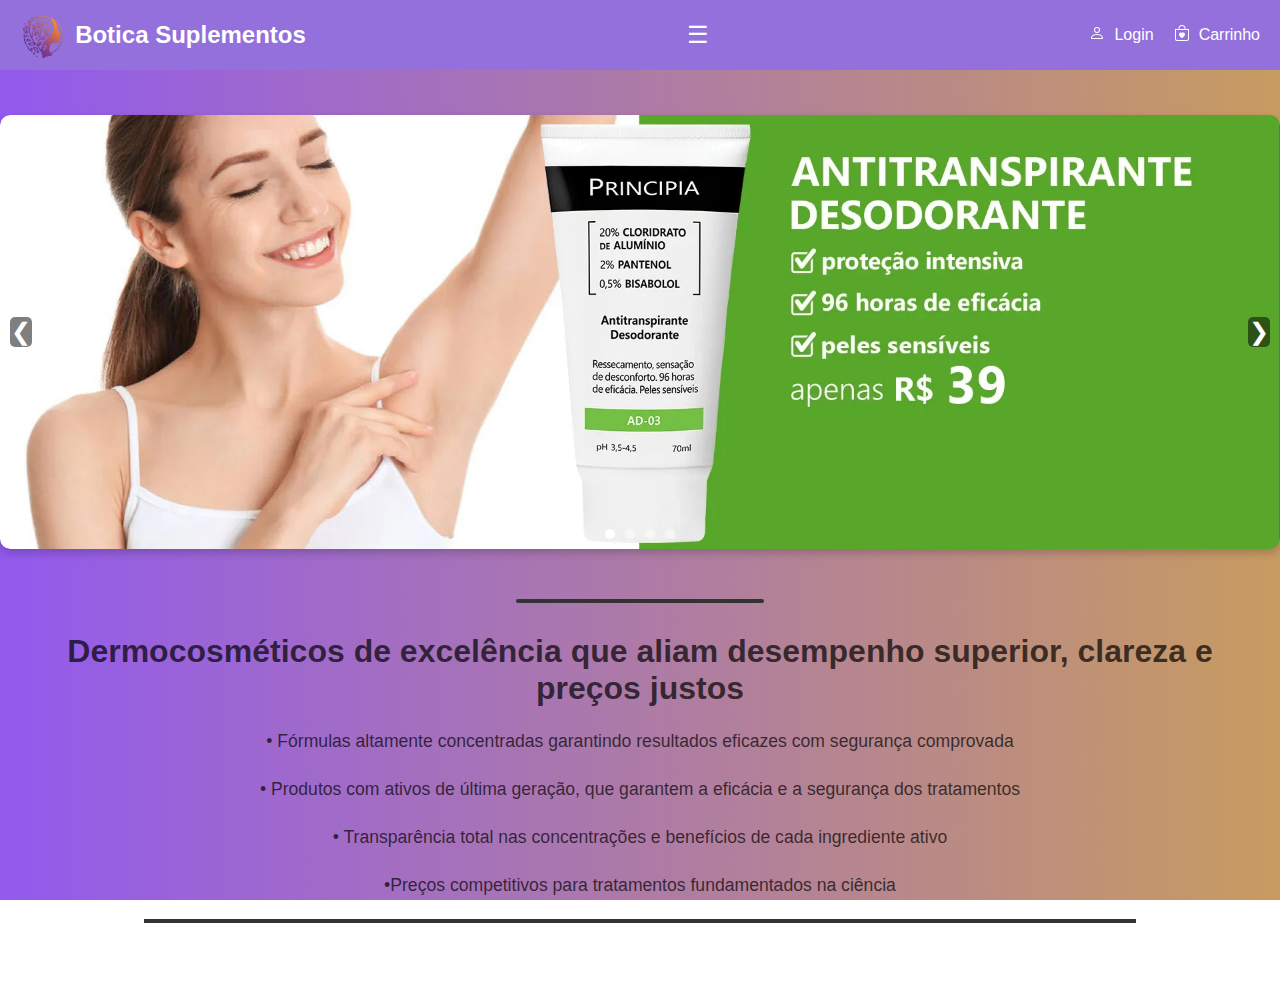
==== index.html @ 56971cf6 "att texto" ====
<!DOCTYPE html>
<html lang="en">
<head>
    <meta charset="UTF-8">
    <meta name="viewport" content="width=device-width, initial-scale=1.0">
    <title>Botica Suplementos</title>
    <link rel="stylesheet" href="/style.css"> <!-- Link para o CSS externo -->
</head>
<body>
    <header class="header">
        <div class="logo">
            <img src="/assets/logo3.png" alt="Logo da Loja">
            <h1>Botica Suplementos</h1>
        </div>
        <nav class="navbar">
            <div class="menu-icon" onclick="toggleNav()">&#9776;</div>
            <ul class="nav-links">
                <li><a href="#">Escolha por sintomas</a></li>
                <li><a href="#">Produtos</a></li>
                <li><a href="#">Linhas completas</a></li>
                <li><a href="#">Área do Cliente</a></li>
            </ul>
        </nav>
        <div class="user-actions">
            <a href="#" class="login-container">
                <svg xmlns="http://www.w3.org/2000/svg" width="16" height="16" fill="currentColor" class="bi bi-person">
                    <path d="M8 8a3 3 0 1 0 0-6 3 3 0 0 0 0 6m2-3a2 2 0 1 1-4 0 2 2 0 0 1 4 0m4 8c0 1-1 1-1 1H3s-1 0-1-1 1-4 6-4 6 3 6 4m-1-.004c-.001-.246-.154-.986-.832-1.664C11.516 10.68 10.289 10 8 10s-3.516.68-4.168 1.332c-.678.678-.83 1.418-.832 1.664z"/>
                </svg>
                <span class="login-text">Login</span>
            </a>
            <a href="#" class="cart-container">
                <svg xmlns="http://www.w3.org/2000/svg" width="16" height="16" fill="currentColor" class="bi bi-bag-heart">
                    <path fill-rule="evenodd" d="M10.5 3.5a2.5 2.5 0 0 0-5 0V4h5zm1 0V4H15v10a2 2 0 0 1-2 2H3a2 2 0 0 1-2-2V4h3.5v-.5a3.5 3.5 0 1 1 7 0M14 14V5H2v9a1 1 0 0 0 1 1h10a1 1 0 0 0 1-1M8 7.993c1.664-1.711 5.825 1.283 0 5.132-5.825-3.85-1.664-6.843 0-5.132"/>
                </svg>
                <span class="cart-text">Carrinho</span>
            </a>
        </div>
    </header>

    <main>
        <div class="carousel">
            <div class="carousel-inner">
                <div class="carousel-item"><img src="/assets/cr1.webp" alt="Imagem 1"></div>
                <div class="carousel-item"><img src="assets/cr2.webp" alt="Imagem 2"></div>
                <div class="carousel-item"><img src="assets/cr3.jpg" alt="Imagem 3"></div>
                <div class="carousel-item"><img src="assets/cr4.webp" alt="Imagem 4"></div>
            </div>
            <button class="carousel-button prev">&#10094;</button>
            <button class="carousel-button next">&#10095;</button>
            <div class="carousel-indicators">
                <span class="active"></span>
                <span></span>
                <span></span>
                <span></span>
            </div>
        </div>
    </main>

    <script src="/script.js"></script> <!-- Importando o JavaScript -->

    <section class="product-info">
        <div class="section-bar top-bar"></div> <!-- Barra superior -->
        <div class="info-content">
            <h2>Dermocosméticos de excelência que aliam desempenho superior, clareza e preços justos</h2>
            <p>
                • Fórmulas altamente concentradas garantindo resultados eficazes com segurança comprovada               
            </p>
            <p>
                • Produtos com ativos de última geração, que garantem a eficácia e a segurança dos tratamentos
            </p>
            <p>
                • Transparência total nas concentrações e benefícios de cada ingrediente ativo
            </p>
            <p>
            •Preços competitivos para tratamentos fundamentados na ciência
            </p>


        </div>
        <div class="section-bar bottom-bar"></div> <!-- Barra inferior -->
    </section>
</body>
</html>
---- style.css ----
/* Reset básico */
* {
    margin: 0;
    padding: 0;
    box-sizing: border-box;
}

/* Estilo do corpo da página */
body {
    padding-top: 9%; /* Altura do header */
    margin: 0;
    font-family: Arial, sans-serif;
    background-image: url('assets/fundo.png'); /* Caminho da imagem */
    background-size: cover; /* Cobrir toda a área */
    background-position: center; /* Centralizar a imagem */
    background-repeat: no-repeat; /* Evitar repetição */
    background-attachment: fixed; /* Fixar a imagem ao rolar */
}

/* Estilo do Header */
.header {
    display: flex;
    justify-content: space-between;
    align-items: center;
    background-color: #9370DB; /* Roxo claro */
    padding: 10px 20px;
    position: fixed;
    top: 0;
    width: 100%;
    z-index: 1000;
}

/* Estilo da Logo e Nome da Loja */
.logo {
    display: flex;
    align-items: center;
}

.logo img {
    height: 50px;
    margin-right: 10px;
}

.logo h1 {
    color: white;
    font-size: 24px;
}

/* Estilo do Navbar */
.navbar {
    display: flex;
    align-items: center;
    position: relative; /* Adicionado para posicionar o menu corretamente */
}

.nav-links {
    list-style: none;
    display: none; /* Esconde os links por padrão */
    flex-direction: column;
    position: absolute;
    top: 50px; /* Posiciona o menu abaixo do ícone do hambúrguer */
    left: 50%; /* Centraliza horizontalmente */
    transform: translateX(-50%); /* Ajusta o posicionamento central */
    background-color: #dcd7e4;
    border-radius: 10px;
    padding: 10px;
    box-shadow: 0 4px 8px rgba(0, 0, 0, 0.2);
    z-index: 1001; /* Garante que o menu fique acima de outros elementos */
    min-width: 250px; /* Define a largura mínima do menu */
    width: auto; /* Permite que o menu se ajuste ao conteúdo */
    min-height: 100px; /* Define a altura mínima do menu */
    height: auto; /* Permite que o menu se ajuste ao conteúdo */
    gap: 15px; /* Espaçamento entre os links */
}

.nav-links.active {
    display: flex; /* Mostra os links quando a navbar está ativa */
}

.nav-links li a {
    color: rgb(212, 116, 25);
    text-decoration: none;
    font-size: 18px;
    text-align: center; /* Centraliza o texto dos links */
    padding: 15px 25px; /* Adiciona espaçamento interno */
}

.nav-links li a:hover {
    text-decoration: underline;
}

.menu-icon {
    display: block; /* Ícone do menu sempre visível */
    font-size: 24px;
    color: white;
    cursor: pointer;
}

/* Estilo da Área de Login e Carrinho */
.user-actions {
    display: flex;
    align-items: center;
    gap: 20px;
}
.user-actions a {
    text-decoration: none !important;
}

.login-container, .cart-container {
    display: flex;
    align-items: center;
    gap: 5px;
}

.login-container svg, .cart-container svg {
    width: 20px;
    height: 20px;
    fill: white;
}

.login-text, .cart-text {
    font-size: 16px;
    color: white;
}

.login-container:hover, .cart-container:hover {
    opacity: 0.8;
}

/* Responsividade: Esconde os textos de login e carrinho em telas pequenas */
@media (max-width: 600px) {
    .login-text, .cart-text {
        display: none;
    }
}

/* Estilo do Carrossel */
.carousel {
    position: relative;
    width: 100%;
    max-width: 100%;
    margin: 0 auto;
    overflow: hidden;
    border-radius: 10px;
    box-shadow: 0 4px 8px rgba(0, 0, 0, 0.2);
}

.carousel-inner {
    display: flex;
    transition: transform 0.5s ease-in-out;
}

.carousel-item {
    min-width: 100%;
    box-sizing: border-box;
}

.carousel-item img {
    width: 100%;
    display: block;
    border-radius: 10px;
}

.carousel-button {
    position: absolute;
    top: 50%;
    transform: translateY(-50%);
    background-color: rgba(0, 0, 0, 0.5);
    color: white;
    border: none;
    padding: 1px;
    cursor: pointer;
    border-radius: 5px;
    font-size: 24px;
    z-index: 1001;
}

.carousel-button.prev {
    left: 10px;
}

.carousel-button.next {
    right: 10px;
}

.carousel-indicators {
    position: absolute;
    bottom: 10px;
    left: 50%;
    transform: translateX(-50%);
    display: flex;
    gap: 10px;
    z-index: 1001;
}

.carousel-indicators span {
    width: 10px;
    height: 10px;
    background-color: rgba(255, 255, 255, 0.5);
    border-radius: 50%;
    cursor: pointer;
    transition: background-color 0.3s ease;
}

.carousel-indicators span.active {
    background-color: white;
}
/* Estilo da Seção de Informações sobre os Produtos */
.product-info {
    padding: 40px 20px;
    text-align: center;
    
}

/* Estilo das Barras */
.section-bar {
    height: 4px;
    background-color: #333;
    margin: 20px auto;
    width: 80%;
    
}
/* Estilo da Barra Superior */
.top-bar {
    height: 4px; /* Altura maior */
    background-color: #333; /* Cor diferente (vermelho alaranjado) */
    width: 20%; /* Largura maior */
    border-radius: 10px; /* Bordas arredondadas */
    margin-top: 10px; /* Espaçamento superior personalizado */
    margin-bottom: 30px; /* Espaçamento inferior personalizado */
}
/* Estilo do Conteúdo de Texto com Transparência */
.info-content h2 {
    font-size: 2rem;
    margin-bottom: 20px;
    color: rgba(0, 0, 0, 0.7); /* Texto preto com 70% de opacidade */
}

.info-content p {
    font-size: 1.1rem;
    line-height: 1.6;
    color: rgba(0, 0, 0, 0.7); /* Texto preto com 70% de opacidade */
    max-width: 800px;
    margin: 0 auto 20px;
}
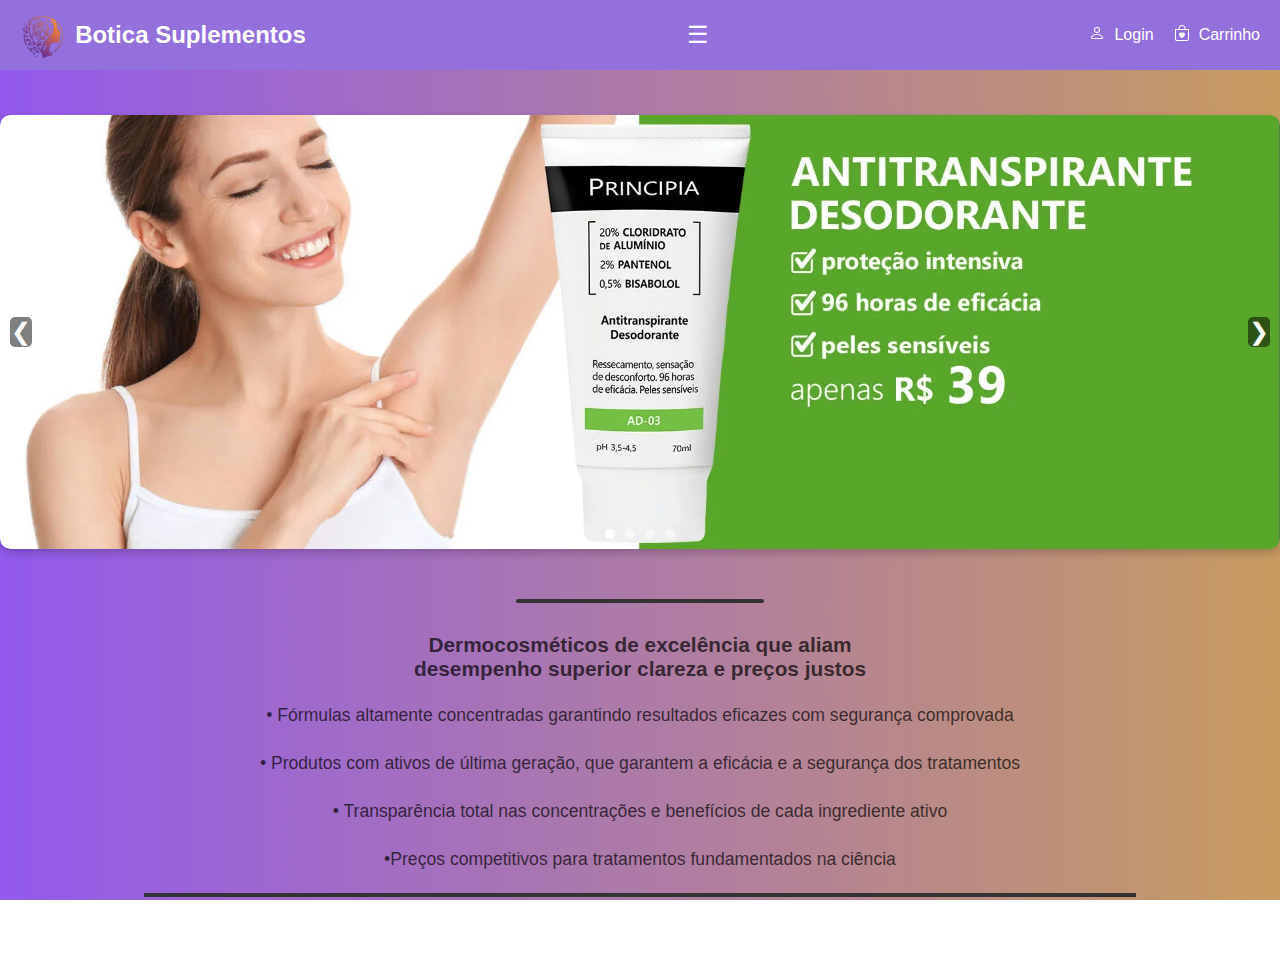
==== commit e7c4f5fd: "att" ====
--- a/index.html
+++ b/index.html
@@ -61,7 +61,7 @@
     <section class="product-info">
         <div class="section-bar top-bar"></div> <!-- Barra superior -->
         <div class="info-content">
-            <h2>Dermocosméticos de excelência que aliam desempenho superior, clareza e preços justos</h2>
+            <h2>Dermocosméticos de excelência que aliam <br> desempenho superior clareza e preços justos</h2>
             <p>
                 • Fórmulas altamente concentradas garantindo resultados eficazes com segurança comprovada               
             </p>
--- a/style.css
+++ b/style.css
@@ -231,7 +231,7 @@
 }
 /* Estilo do Conteúdo de Texto com Transparência */
 .info-content h2 {
-    font-size: 2rem;
+    font-size: 1.3rem;
     margin-bottom: 20px;
     color: rgba(0, 0, 0, 0.7); /* Texto preto com 70% de opacidade */
 }
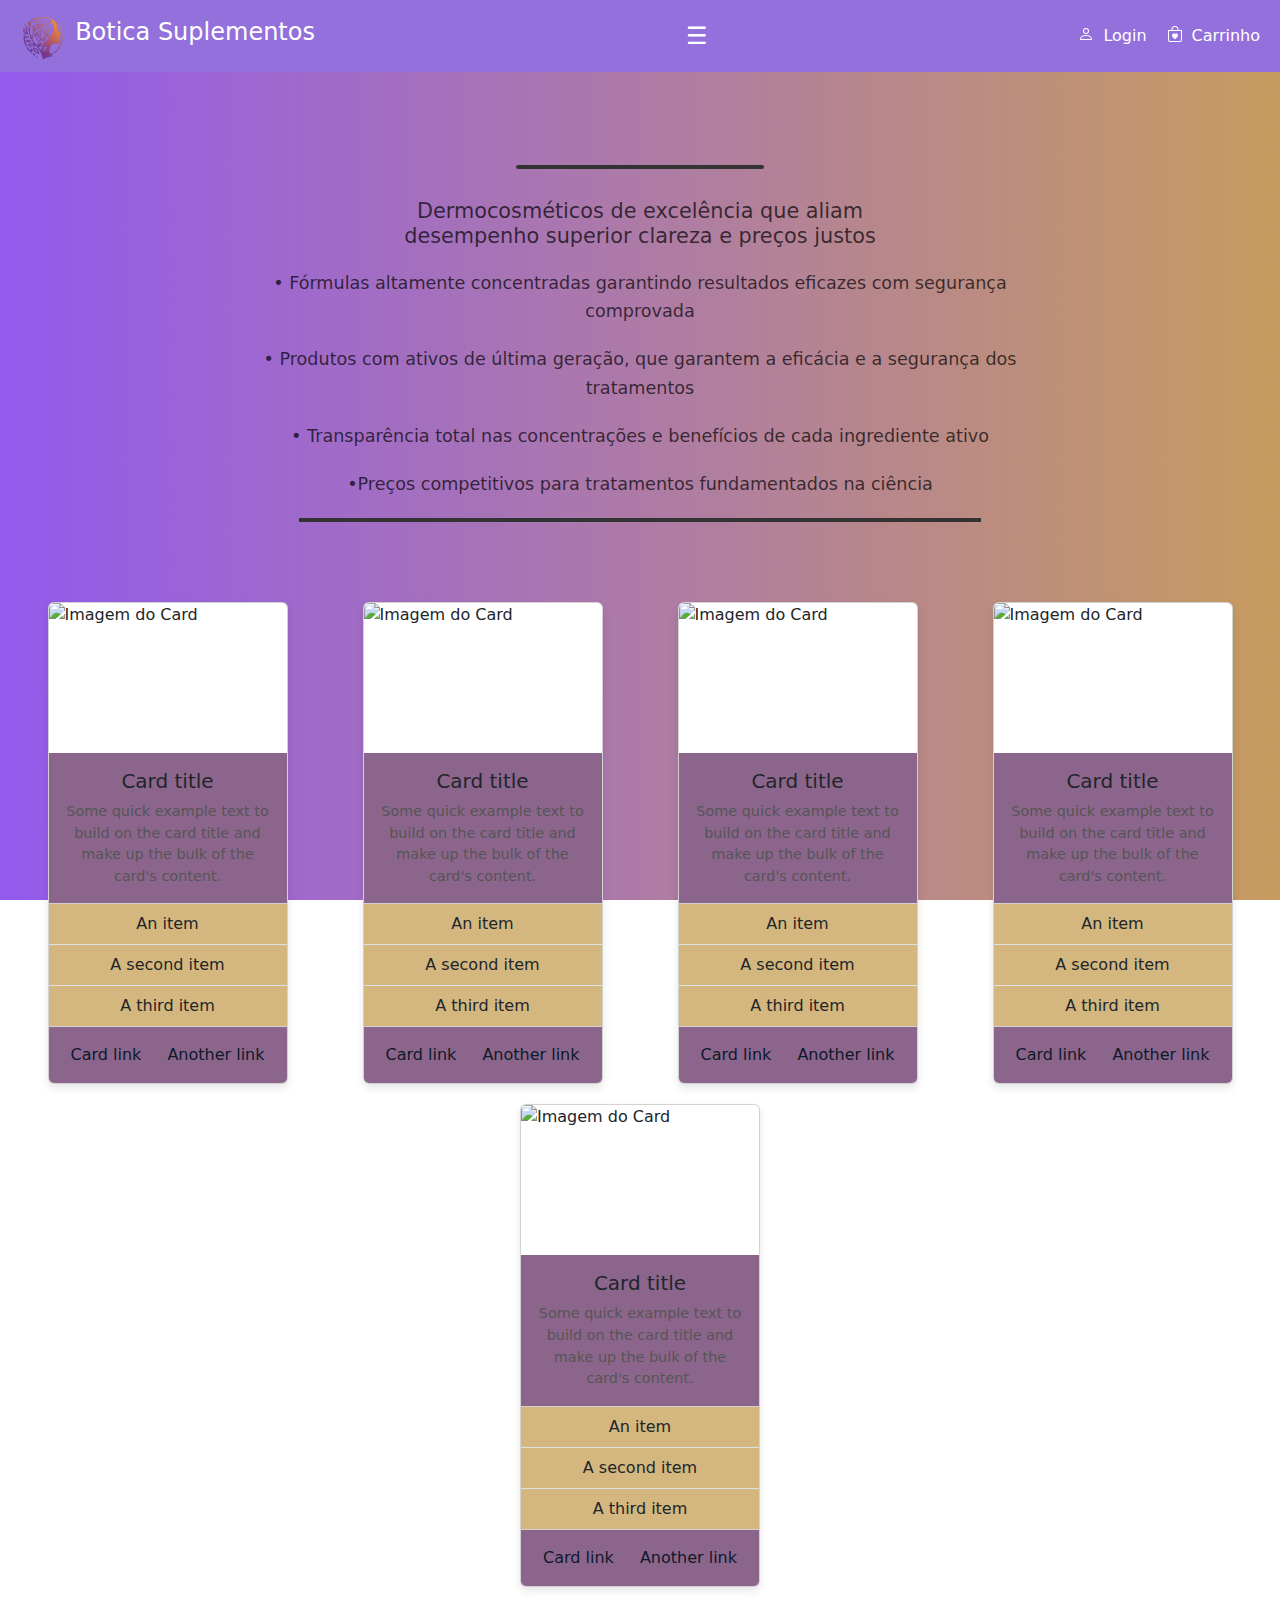
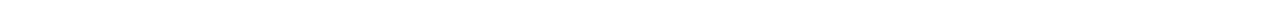
==== commit 09c6183e: "inclusao cards para Kits completos" ====
--- a/index.html
+++ b/index.html
@@ -5,6 +5,7 @@
     <meta name="viewport" content="width=device-width, initial-scale=1.0">
     <title>Botica Suplementos</title>
     <link rel="stylesheet" href="/style.css"> <!-- Link para o CSS externo -->
+    <link href="https://cdn.jsdelivr.net/npm/bootstrap@5.3.3/dist/css/bootstrap.min.css" rel="stylesheet" integrity="sha384-QWTKZyjpPEjISv5WaRU9OFeRpok6YctnYmDr5pNlyT2bRjXh0JMhjY6hW+ALEwIH" crossorigin="anonymous">
 </head>
 <body>
     <header class="header">
@@ -79,5 +80,98 @@
         </div>
         <div class="section-bar bottom-bar"></div> <!-- Barra inferior -->
     </section>
+
+    <section class="product-destaque">
+    <!-- Card 1 -->
+    <div class="card">
+        <img src="https://via.placeholder.com/150" class="card-img-top" alt="Imagem do Card">
+        <div class="card-body">
+            <h5 class="card-title">Card title</h5>
+            <p class="card-text">Some quick example text to build on the card title and make up the bulk of the card's content.</p>
+        </div>
+        <ul class="list-group list-group-flush">
+            <li class="list-group-item">An item</li>
+            <li class="list-group-item">A second item</li>
+            <li class="list-group-item">A third item</li>
+        </ul>
+        <div class="card-body">
+            <a href="#" class="card-link">Card link</a>
+            <a href="#" class="card-link">Another link</a>
+        </div>
+    </div>
+
+    <!-- Card 2 -->
+    <div class="card">
+        <img src="https://via.placeholder.com/150" class="card-img-top" alt="Imagem do Card">
+        <div class="card-body">
+            <h5 class="card-title">Card title</h5>
+            <p class="card-text">Some quick example text to build on the card title and make up the bulk of the card's content.</p>
+        </div>
+        <ul class="list-group list-group-flush">
+            <li class="list-group-item">An item</li>
+            <li class="list-group-item">A second item</li>
+            <li class="list-group-item">A third item</li>
+        </ul>
+        <div class="card-body">
+            <a href="#" class="card-link">Card link</a>
+            <a href="#" class="card-link">Another link</a>
+        </div>
+    </div>
+
+    <!-- Card 3 -->
+    <div class="card">
+        <img src="https://via.placeholder.com/150" class="card-img-top" alt="Imagem do Card">
+        <div class="card-body">
+            <h5 class="card-title">Card title</h5>
+            <p class="card-text">Some quick example text to build on the card title and make up the bulk of the card's content.</p>
+        </div>
+        <ul class="list-group list-group-flush">
+            <li class="list-group-item">An item</li>
+            <li class="list-group-item">A second item</li>
+            <li class="list-group-item">A third item</li>
+        </ul>
+        <div class="card-body">
+            <a href="#" class="card-link">Card link</a>
+            <a href="#" class="card-link">Another link</a>
+        </div>
+    </div>
+
+    <!-- Card 4 -->
+    <div class="card">
+        <img src="https://via.placeholder.com/150" class="card-img-top" alt="Imagem do Card">
+        <div class="card-body">
+            <h5 class="card-title">Card title</h5>
+            <p class="card-text">Some quick example text to build on the card title and make up the bulk of the card's content.</p>
+        </div>
+        <ul class="list-group list-group-flush">
+            <li class="list-group-item">An item</li>
+            <li class="list-group-item">A second item</li>
+            <li class="list-group-item">A third item</li>
+        </ul>
+        <div class="card-body">
+            <a href="#" class="card-link">Card link</a>
+            <a href="#" class="card-link">Another link</a>
+        </div>
+    </div>
+
+    <!-- Card 5 -->
+    <div class="card">
+        <img src="https://via.placeholder.com/150" class="card-img-top" alt="Imagem do Card">
+        <div class="card-body">
+            <h5 class="card-title">Card title</h5>
+            <p class="card-text">Some quick example text to build on the card title and make up the bulk of the card's content.</p>
+        </div>
+        <ul class="list-group list-group-flush">
+            <li class="list-group-item">An item</li>
+            <li class="list-group-item">A second item</li>
+            <li class="list-group-item">A third item</li>
+        </ul>
+        <div class="card-body">
+            <a href="#" class="card-link">Card link</a>
+            <a href="#" class="card-link">Another link</a>
+        </div>
+    </div>
+</section>
+   
 </body>
 </html>--- a/style.css
+++ b/style.css
@@ -217,7 +217,7 @@
     height: 4px;
     background-color: #333;
     margin: 20px auto;
-    width: 80%;
+    width: 55%;
     
 }
 /* Estilo da Barra Superior */
@@ -242,4 +242,91 @@
     color: rgba(0, 0, 0, 0.7); /* Texto preto com 70% de opacidade */
     max-width: 800px;
     margin: 0 auto 20px;
+}
+
+/* Estilo da Seção de Destaque */
+.product-destaque {
+    display: flex;
+    flex-wrap: wrap; /* Permite que os cards quebrem para a próxima linha em telas menores */
+    justify-content: space-around; /* Espaçamento uniforme entre os cards */
+    padding: 20px;
+    gap: 20px; /* Espaçamento entre os cards */
+}
+
+/* Estilo do Card */
+.card {
+    width: 15rem; /* Largura fixa para cada card */
+    border: 1px solid #ddd; /* Borda sutil */
+    border-radius: 10px; /* Bordas arredondadas */
+    overflow: hidden; /* Garante que as bordas arredondadas sejam aplicadas às imagens */
+    box-shadow: 0 4px 8px rgba(0, 0, 0, 0.1); /* Sombra suave */
+    transition: transform 0.3s ease, box-shadow 0.3s ease; /* Efeito de hover suave */
+}
+
+.card:hover {
+    transform: translateY(-5px); /* Levanta o card ao passar o mouse */
+    box-shadow: 0 8px 16px rgba(0, 0, 0, 0.2); /* Sombra mais pronunciada */
+}
+
+/* Estilo da Imagem do Card */
+.card-img-top {
+    width: 100%;
+    height: 150px; /* Altura fixa para as imagens */
+    object-fit: cover; /* Garante que a imagem cubra o espaço sem distorcer */
+}
+
+/* Estilo do Corpo do Card */
+.card-body {
+    background-color: #8c658d;
+    padding: 15px;
+    text-align: center;
+}
+
+.card-title {
+    font-size: 1.25rem;
+    margin-bottom: 10px;
+}
+
+.card-text {
+    font-size: 0.9rem;
+    color: #555;
+}
+
+/* Estilo da Lista de Itens */
+.list-group-item {
+    background-color: #d4b77f!important; /* Cor de fundo cinza claro */
+    padding: 10px 15px; /* Espaçamento interno */
+    border-bottom: 1px solid #ddd; /* Borda inferior para separar os itens */
+    text-align: center; /* Centraliza o texto */
+    transition: background-color 0.3s ease; /* Efeito de transição suave */
+}
+
+/* Estilo dos Links do Card */
+.card-body a {
+    color: #0d1a29;
+    text-decoration: none;
+    margin: 0 5px;
+}
+
+.card-body a:hover {
+    text-decoration: underline;
+}
+
+/* Responsividade */
+@media (max-width: 1200px) {
+    .card {
+        width: calc(33.33% - 20px); /* 3 cards por linha */
+    }
+}
+
+@media (max-width: 768px) {
+    .card {
+        width: calc(50% - 20px); /* 2 cards por linha */
+    }
+}
+
+@media (max-width: 576px) {
+    .card {
+        width: 100%; /* 1 card por linha */
+    }
 }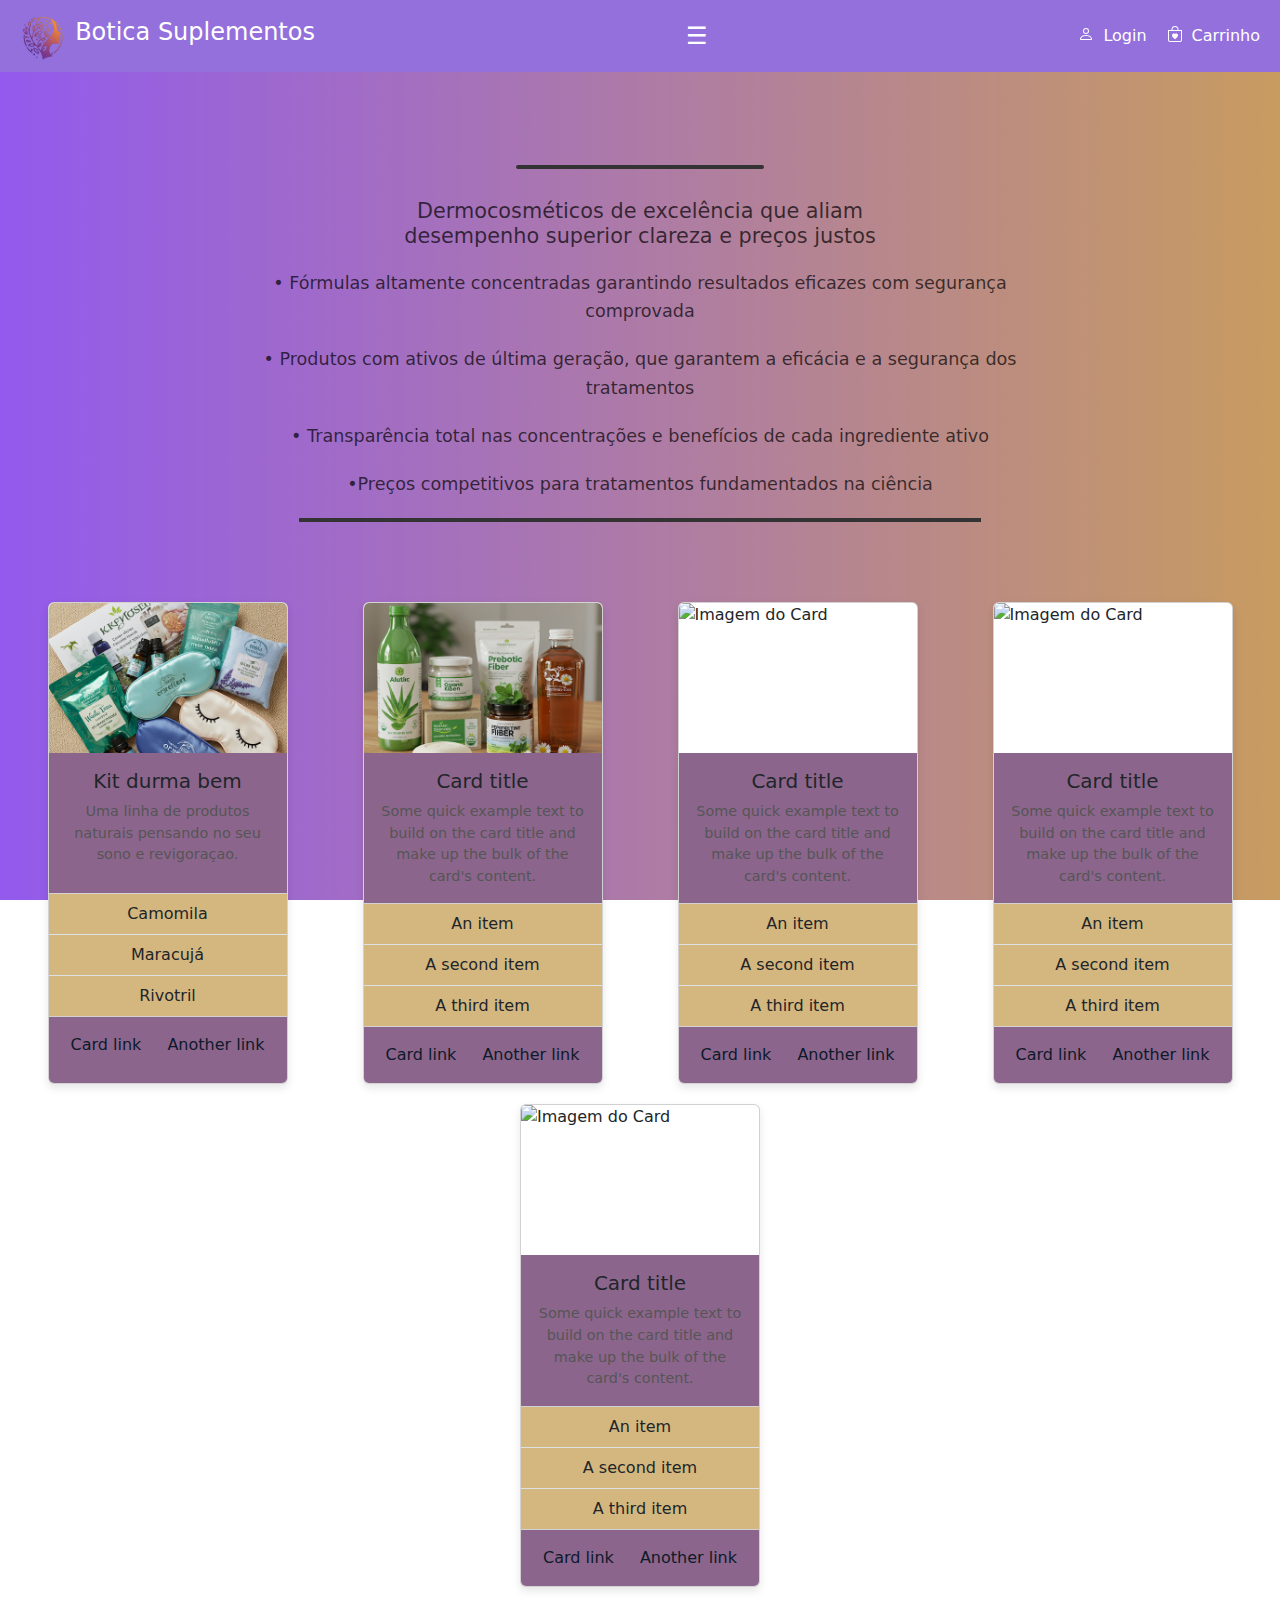
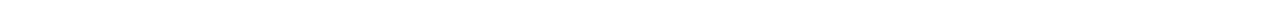
==== commit 37cf9300: "att cards promo,. sono e digestao" ====
--- a/index.html
+++ b/index.html
@@ -84,15 +84,15 @@
     <section class="product-destaque">
     <!-- Card 1 -->
     <div class="card">
-        <img src="https://via.placeholder.com/150" class="card-img-top" alt="Imagem do Card">
+        <img src="/assets/kitsono.png" class="card-img-top" alt="Imagem do Card">
         <div class="card-body">
-            <h5 class="card-title">Card title</h5>
-            <p class="card-text">Some quick example text to build on the card title and make up the bulk of the card's content.</p>
+            <h5 class="card-title">Kit durma bem</h5>
+            <p class="card-text">Uma linha de produtos naturais pensando no seu sono e revigoraçao.</p>
         </div>
         <ul class="list-group list-group-flush">
-            <li class="list-group-item">An item</li>
-            <li class="list-group-item">A second item</li>
-            <li class="list-group-item">A third item</li>
+            <li class="list-group-item">Camomila</li>
+            <li class="list-group-item">Maracujá</li>
+            <li class="list-group-item">Rivotril</li>
         </ul>
         <div class="card-body">
             <a href="#" class="card-link">Card link</a>
@@ -102,7 +102,7 @@
 
     <!-- Card 2 -->
     <div class="card">
-        <img src="https://via.placeholder.com/150" class="card-img-top" alt="Imagem do Card">
+        <img src="/assets/kitdigestao.png" class="card-img-top" alt="Imagem do Card">
         <div class="card-body">
             <h5 class="card-title">Card title</h5>
             <p class="card-text">Some quick example text to build on the card title and make up the bulk of the card's content.</p>
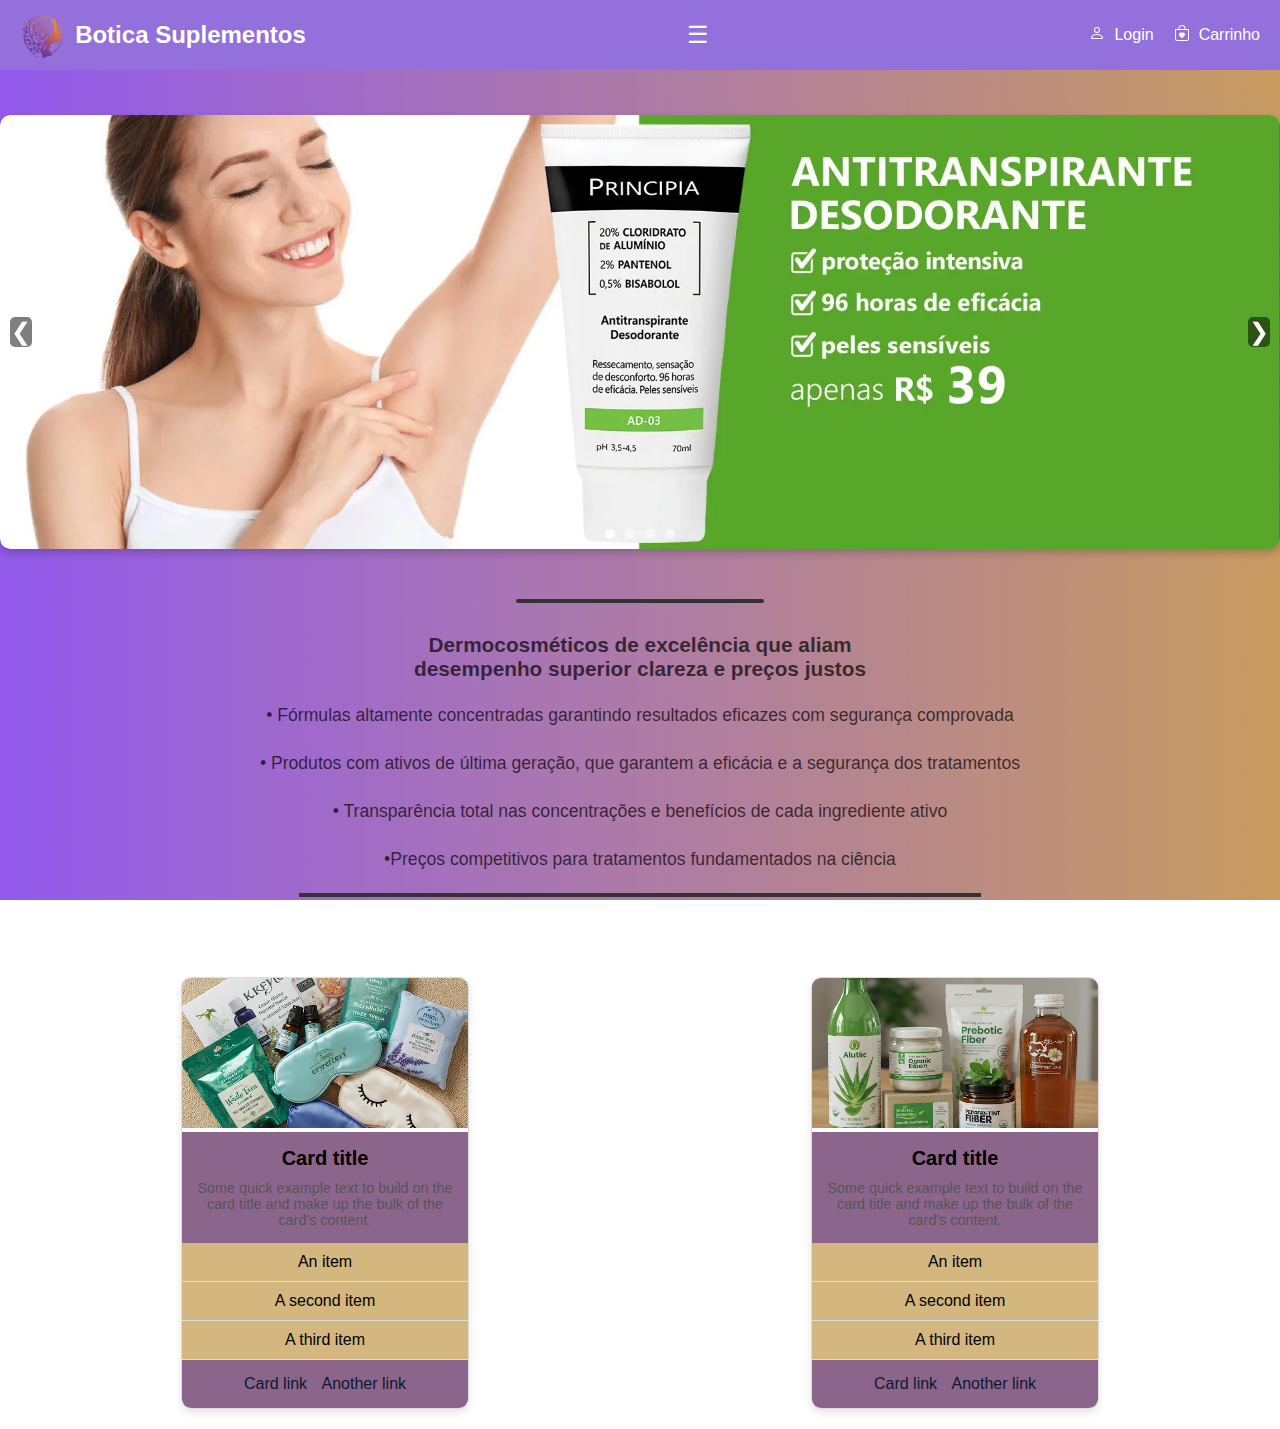
==== commit 97fc7236: "att fix" ====
--- a/index.html
+++ b/index.html
@@ -5,7 +5,6 @@
     <meta name="viewport" content="width=device-width, initial-scale=1.0">
     <title>Botica Suplementos</title>
     <link rel="stylesheet" href="/style.css"> <!-- Link para o CSS externo -->
-    <link href="https://cdn.jsdelivr.net/npm/bootstrap@5.3.3/dist/css/bootstrap.min.css" rel="stylesheet" integrity="sha384-QWTKZyjpPEjISv5WaRU9OFeRpok6YctnYmDr5pNlyT2bRjXh0JMhjY6hW+ALEwIH" crossorigin="anonymous">
 </head>
 <body>
     <header class="header">
@@ -82,96 +81,40 @@
     </section>
 
     <section class="product-destaque">
-    <!-- Card 1 -->
-    <div class="card">
-        <img src="/assets/kitsono.png" class="card-img-top" alt="Imagem do Card">
-        <div class="card-body">
-            <h5 class="card-title">Kit durma bem</h5>
-            <p class="card-text">Uma linha de produtos naturais pensando no seu sono e revigoraçao.</p>
-        </div>
-        <ul class="list-group list-group-flush">
-            <li class="list-group-item">Camomila</li>
-            <li class="list-group-item">Maracujá</li>
-            <li class="list-group-item">Rivotril</li>
-        </ul>
-        <div class="card-body">
-            <a href="#" class="card-link">Card link</a>
-            <a href="#" class="card-link">Another link</a>
-        </div>
-    </div>
-
-    <!-- Card 2 -->
-    <div class="card">
-        <img src="/assets/kitdigestao.png" class="card-img-top" alt="Imagem do Card">
-        <div class="card-body">
+        <div class="card" style="width: 18rem;">
+            <img src="/assets/kitsono.png" class="card-img-top" alt="...">
+            <div class="card-body">
             <h5 class="card-title">Card title</h5>
             <p class="card-text">Some quick example text to build on the card title and make up the bulk of the card's content.</p>
-        </div>
-        <ul class="list-group list-group-flush">
+            </div>
+            <ul class="list-group list-group-flush">
             <li class="list-group-item">An item</li>
             <li class="list-group-item">A second item</li>
             <li class="list-group-item">A third item</li>
+            </ul>
+            <div class="card-body">
+            <a href="#" class="card-link">Card link</a>
+            <a href="#" class="card-link">Another link</a>
+            </div>
+         </div>
+         <div class="card" style="width: 18rem;">
+            <img src="/assets/kitdigestao.png" class="card-img-top" alt="...">
+        <div class="card-body">
+        <h5 class="card-title">Card title</h5>
+        <p class="card-text">Some quick example text to build on the card title and make up the bulk of the card's content.</p>
+        </div>
+        <ul class="list-group list-group-flush">
+          <li class="list-group-item">An item</li>
+          <li class="list-group-item">A second item</li>
+          <li class="list-group-item">A third item</li>
         </ul>
         <div class="card-body">
-            <a href="#" class="card-link">Card link</a>
-            <a href="#" class="card-link">Another link</a>
+          <a href="#" class="card-link">Card link</a>
+          <a href="#" class="card-link">Another link</a>
         </div>
-    </div>
-
-    <!-- Card 3 -->
-    <div class="card">
-        <img src="https://via.placeholder.com/150" class="card-img-top" alt="Imagem do Card">
-        <div class="card-body">
-            <h5 class="card-title">Card title</h5>
-            <p class="card-text">Some quick example text to build on the card title and make up the bulk of the card's content.</p>
-        </div>
-        <ul class="list-group list-group-flush">
-            <li class="list-group-item">An item</li>
-            <li class="list-group-item">A second item</li>
-            <li class="list-group-item">A third item</li>
-        </ul>
-        <div class="card-body">
-            <a href="#" class="card-link">Card link</a>
-            <a href="#" class="card-link">Another link</a>
-        </div>
-    </div>
-
-    <!-- Card 4 -->
-    <div class="card">
-        <img src="https://via.placeholder.com/150" class="card-img-top" alt="Imagem do Card">
-        <div class="card-body">
-            <h5 class="card-title">Card title</h5>
-            <p class="card-text">Some quick example text to build on the card title and make up the bulk of the card's content.</p>
-        </div>
-        <ul class="list-group list-group-flush">
-            <li class="list-group-item">An item</li>
-            <li class="list-group-item">A second item</li>
-            <li class="list-group-item">A third item</li>
-        </ul>
-        <div class="card-body">
-            <a href="#" class="card-link">Card link</a>
-            <a href="#" class="card-link">Another link</a>
-        </div>
-    </div>
-
-    <!-- Card 5 -->
-    <div class="card">
-        <img src="https://via.placeholder.com/150" class="card-img-top" alt="Imagem do Card">
-        <div class="card-body">
-            <h5 class="card-title">Card title</h5>
-            <p class="card-text">Some quick example text to build on the card title and make up the bulk of the card's content.</p>
-        </div>
-        <ul class="list-group list-group-flush">
-            <li class="list-group-item">An item</li>
-            <li class="list-group-item">A second item</li>
-            <li class="list-group-item">A third item</li>
-        </ul>
-        <div class="card-body">
-            <a href="#" class="card-link">Card link</a>
-            <a href="#" class="card-link">Another link</a>
-        </div>
-    </div>
-</section>
+      </div>
+      
+    </section>
    
 </body>
 </html>--- a/style.css
+++ b/style.css
@@ -94,6 +94,8 @@
     font-size: 24px;
     color: white;
     cursor: pointer;
+    margin-right:20px; /* Empurra o ícone para a direita */
+    margin-left: 20px;
 }
 
 /* Estilo da Área de Login e Carrinho */
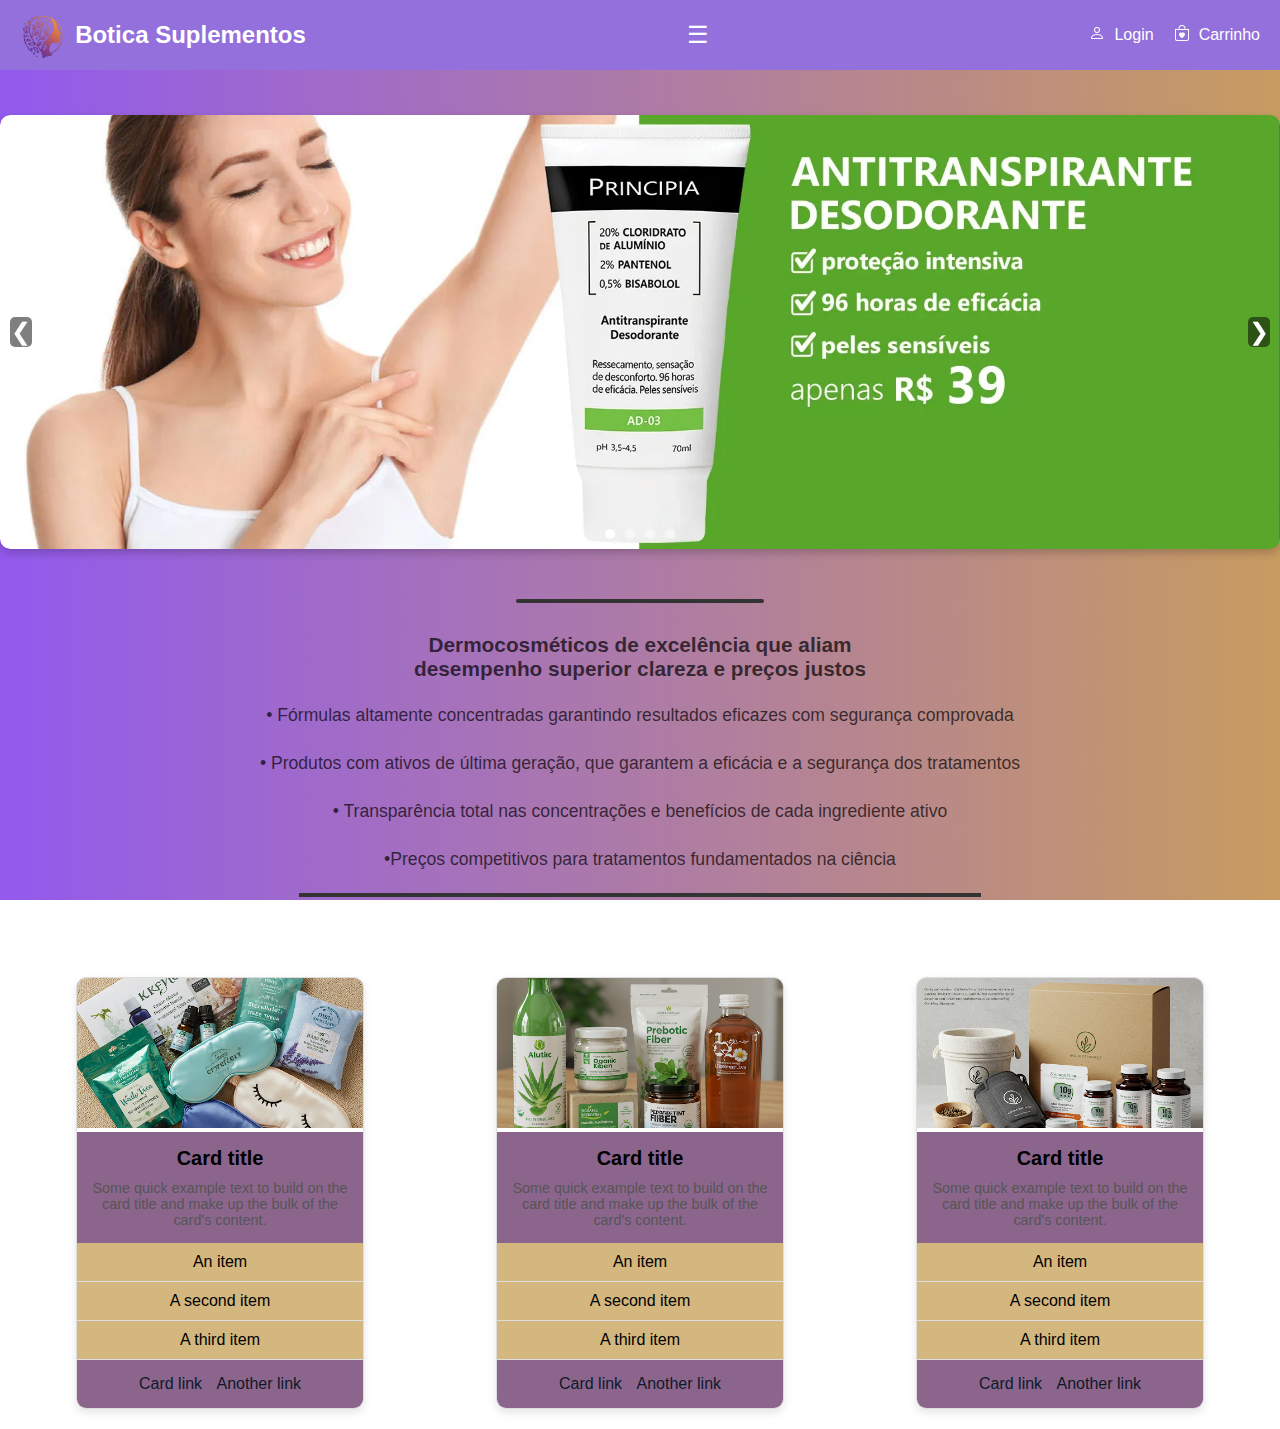
==== commit 02d53344: "lastup" ====
--- a/index.html
+++ b/index.html
@@ -113,7 +113,22 @@
           <a href="#" class="card-link">Another link</a>
         </div>
       </div>
-      
+      <div class="card" style="width: 18rem;">
+        <img src="/assets/kitpressao.png" class="card-img-top" alt="...">
+        <div class="card-body">
+        <h5 class="card-title">Card title</h5>
+        <p class="card-text">Some quick example text to build on the card title and make up the bulk of the card's content.</p>
+        </div>
+        <ul class="list-group list-group-flush">
+        <li class="list-group-item">An item</li>
+        <li class="list-group-item">A second item</li>
+        <li class="list-group-item">A third item</li>
+        </ul>
+        <div class="card-body">
+        <a href="#" class="card-link">Card link</a>
+        <a href="#" class="card-link">Another link</a>
+        </div>
+     </div>
     </section>
    
 </body>
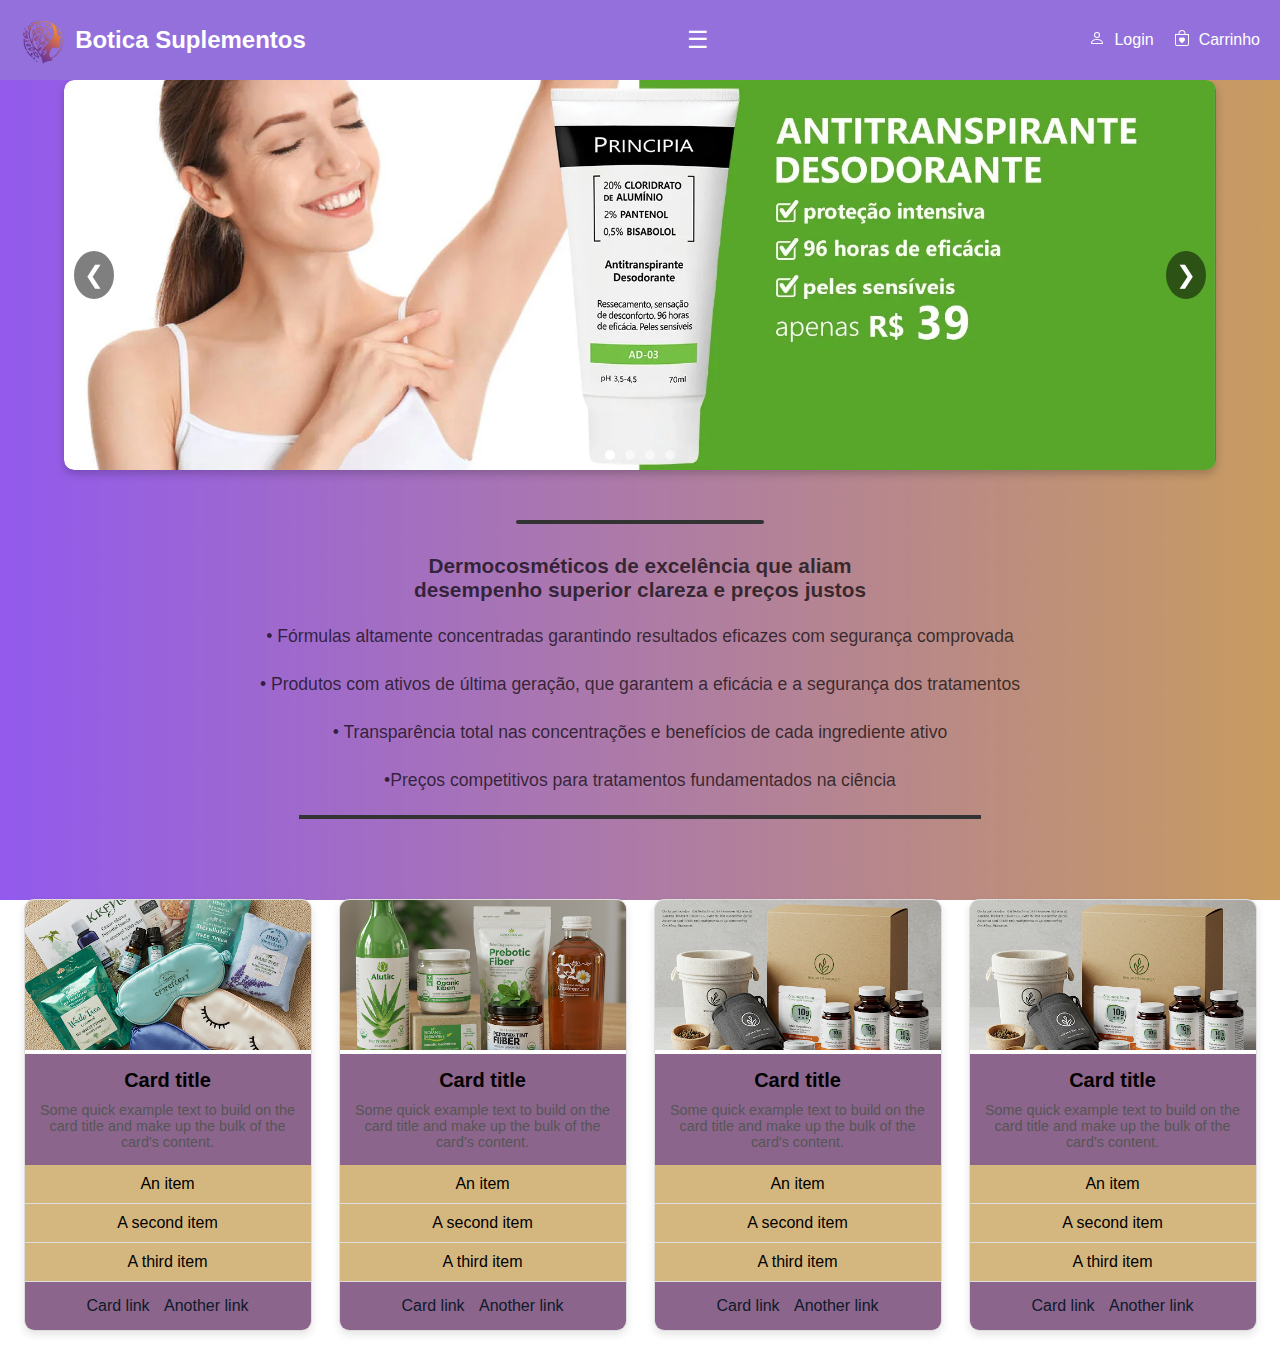
==== commit 18650518: "att" ====
--- a/index.html
+++ b/index.html
@@ -129,6 +129,23 @@
         <a href="#" class="card-link">Another link</a>
         </div>
      </div>
+     <div class="card" style="width: 18rem;">
+        <img src="/assets/kitpressao.png" class="card-img-top" alt="...">
+        <div class="card-body">
+        <h5 class="card-title">Card title</h5>
+        <p class="card-text">Some quick example text to build on the card title and make up the bulk of the card's content.</p>
+        </div>
+        <ul class="list-group list-group-flush">
+        <li class="list-group-item">An item</li>
+        <li class="list-group-item">A second item</li>
+        <li class="list-group-item">A third item</li>
+        </ul>
+        <div class="card-body">
+        <a href="#" class="card-link">Card link</a>
+        <a href="#" class="card-link">Another link</a>
+        </div>
+     </div>
+     
     </section>
    
 </body>
--- a/style.css
+++ b/style.css
@@ -7,7 +7,7 @@
 
 /* Estilo do corpo da página */
 body {
-    padding-top: 9%; /* Altura do header */
+    padding-top: 80px; /* Altura do header */
     margin: 0;
     font-family: Arial, sans-serif;
     background-image: url('assets/fundo.png'); /* Caminho da imagem */
@@ -19,6 +19,7 @@
 
 /* Estilo do Header */
 .header {
+    height: 80px; /* Altura fixa do cabeçalho */
     display: flex;
     justify-content: space-between;
     align-items: center;
@@ -138,13 +139,16 @@
 
 /* Estilo do Carrossel */
 .carousel {
+    
     position: relative;
     width: 100%;
-    max-width: 100%;
+    max-width: 90%;
     margin: 0 auto;
     overflow: hidden;
     border-radius: 10px;
     box-shadow: 0 4px 8px rgba(0, 0, 0, 0.2);
+    margin-top: auto; /* Altura do cabeçalho */
+    min-height: 200px; /* Altura mínima do carrossel */
 }
 
 .carousel-inner {
@@ -159,8 +163,11 @@
 
 .carousel-item img {
     width: 100%;
+    height: auto; /* Ajusta a altura automaticamente */
+    max-height: 400px; /* Define uma altura máxima para evitar que a imagem fique muito grande */
     display: block;
     border-radius: 10px;
+    object-fit: cover; /* Garante que a imagem cubra o espaço sem distorcer */
 }
 
 .carousel-button {
@@ -170,9 +177,9 @@
     background-color: rgba(0, 0, 0, 0.5);
     color: white;
     border: none;
-    padding: 1px;
+    padding: 10px;
     cursor: pointer;
-    border-radius: 5px;
+    border-radius: 50%;
     font-size: 24px;
     z-index: 1001;
 }
@@ -206,6 +213,26 @@
 
 .carousel-indicators span.active {
     background-color: white;
+}
+
+@media (max-width: 768px) {
+    .carousel-item img {
+        max-height: 300px; /* Reduz a altura máxima das imagens em telas menores */
+    }
+
+    .carousel {
+        min-height: 150px; /* Reduz a altura mínima do carrossel em telas menores */
+    }
+}
+
+@media (max-width: 576px) {
+    .carousel-item img {
+        max-height: 200px; /* Reduz ainda mais a altura máxima das imagens em telas muito pequenas */
+    }
+
+    .carousel {
+        min-height: 100px; /* Reduz ainda mais a altura mínima do carrossel em telas muito pequenas */
+    }
 }
 /* Estilo da Seção de Informações sobre os Produtos */
 .product-info {
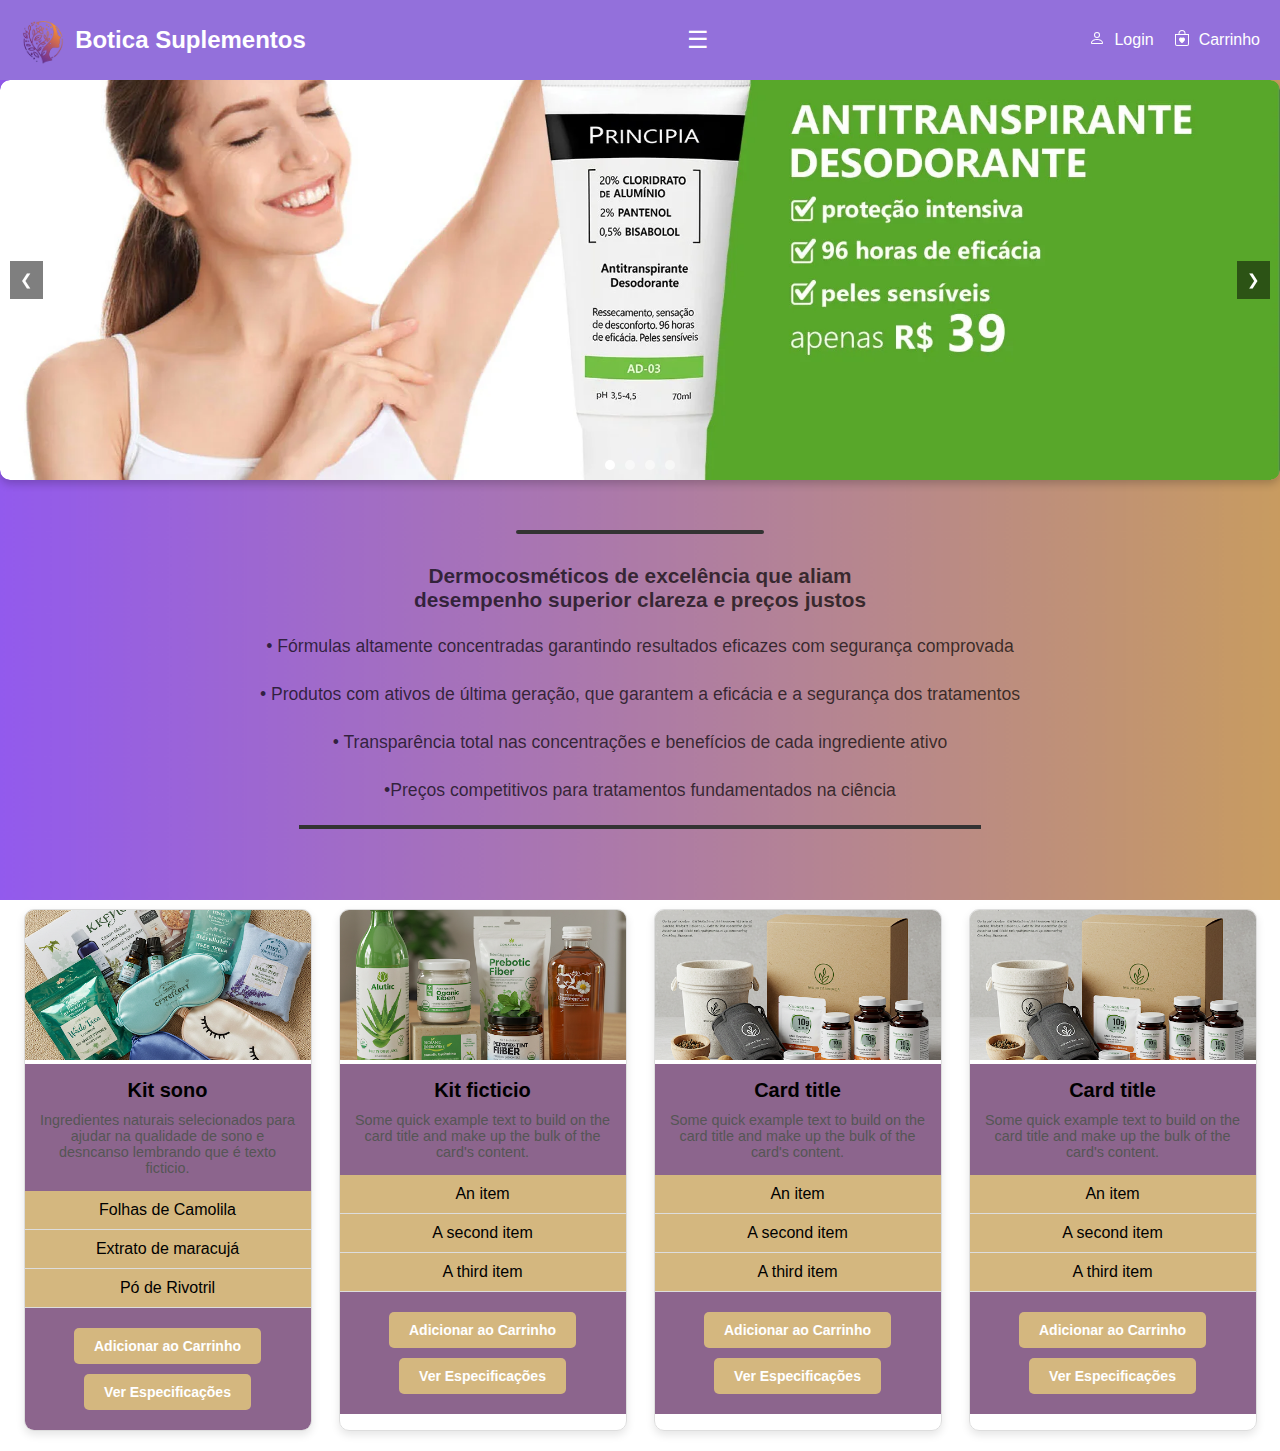
==== commit 22ef1da3: "add botton cards kits" ====
--- a/index.html
+++ b/index.html
@@ -84,23 +84,23 @@
         <div class="card" style="width: 18rem;">
             <img src="/assets/kitsono.png" class="card-img-top" alt="...">
             <div class="card-body">
-            <h5 class="card-title">Card title</h5>
-            <p class="card-text">Some quick example text to build on the card title and make up the bulk of the card's content.</p>
+            <h5 class="card-title">Kit sono</h5>
+            <p class="card-text">Ingredientes naturais selecionados para ajudar na qualidade de sono e desncanso lembrando que é texto ficticio.</p>
             </div>
             <ul class="list-group list-group-flush">
-            <li class="list-group-item">An item</li>
-            <li class="list-group-item">A second item</li>
-            <li class="list-group-item">A third item</li>
+            <li class="list-group-item">Folhas de Camolila</li>
+            <li class="list-group-item">Extrato de maracujá</li>
+            <li class="list-group-item">Pó de Rivotril</li>
             </ul>
             <div class="card-body">
-            <a href="#" class="card-link">Card link</a>
-            <a href="#" class="card-link">Another link</a>
+                <button class="card-button add-to-cart" onclick="addToCart()">Adicionar ao Carrinho</button>
+                <button class="card-button view-details" onclick="viewDetails()">Ver Especificações</button>
             </div>
          </div>
          <div class="card" style="width: 18rem;">
             <img src="/assets/kitdigestao.png" class="card-img-top" alt="...">
         <div class="card-body">
-        <h5 class="card-title">Card title</h5>
+        <h5 class="card-title">Kit ficticio</h5>
         <p class="card-text">Some quick example text to build on the card title and make up the bulk of the card's content.</p>
         </div>
         <ul class="list-group list-group-flush">
@@ -109,8 +109,8 @@
           <li class="list-group-item">A third item</li>
         </ul>
         <div class="card-body">
-          <a href="#" class="card-link">Card link</a>
-          <a href="#" class="card-link">Another link</a>
+            <button class="card-button add-to-cart" onclick="addToCart()">Adicionar ao Carrinho</button>
+            <button class="card-button view-details" onclick="viewDetails()">Ver Especificações</button>
         </div>
       </div>
       <div class="card" style="width: 18rem;">
@@ -125,8 +125,8 @@
         <li class="list-group-item">A third item</li>
         </ul>
         <div class="card-body">
-        <a href="#" class="card-link">Card link</a>
-        <a href="#" class="card-link">Another link</a>
+            <button class="card-button add-to-cart" onclick="addToCart()">Adicionar ao Carrinho</button>
+            <button class="card-button view-details" onclick="viewDetails()">Ver Especificações</button>
         </div>
      </div>
      <div class="card" style="width: 18rem;">
@@ -141,8 +141,8 @@
         <li class="list-group-item">A third item</li>
         </ul>
         <div class="card-body">
-        <a href="#" class="card-link">Card link</a>
-        <a href="#" class="card-link">Another link</a>
+            <button class="card-button add-to-cart" onclick="addToCart()">Adicionar ao Carrinho</button>
+            <button class="card-button view-details" onclick="viewDetails()">Ver Especificações</button>
         </div>
      </div>
      
--- a/style.css
+++ b/style.css
@@ -142,7 +142,7 @@
     
     position: relative;
     width: 100%;
-    max-width: 90%;
+    max-width: 100%;
     margin: 0 auto;
     overflow: hidden;
     border-radius: 10px;
@@ -179,8 +179,8 @@
     border: none;
     padding: 10px;
     cursor: pointer;
-    border-radius: 50%;
-    font-size: 24px;
+    border-radius: 0%;
+    font-size: 15px;
     z-index: 1001;
 }
 
@@ -214,7 +214,22 @@
 .carousel-indicators span.active {
     background-color: white;
 }
-
+@media (min-width: 1200px) {
+    .carousel-item img {
+        height: 500px; /* Altura maior para telas grandes */
+    }
+}
+@media (max-width: 1200px) {
+    .carousel-item img {
+        height: 350px; /* Reduz a altura para telas menores */
+    }
+}
+
+@media (max-width: 992px) {
+    .carousel-item img {
+        height: 300px; /* Reduz ainda mais a altura para tablets */
+    }
+}
 @media (max-width: 768px) {
     .carousel-item img {
         max-height: 300px; /* Reduz a altura máxima das imagens em telas menores */
@@ -340,7 +355,38 @@
 .card-body a:hover {
     text-decoration: underline;
 }
-
+/* Estilo dos Botões */
+.card-button {
+    display: inline-block;
+    padding: 10px 20px; /* Espaçamento interno */
+    margin: 5px; /* Espaçamento entre os botões */
+    font-size: 14px;
+    font-weight: bold;
+    color: white;
+    background-color: #9370DB; /* Cor roxa */
+    border: none;
+    border-radius: 5px; /* Bordas arredondadas */
+    cursor: pointer;
+    transition: background-color 0.3s ease; /* Efeito de transição suave */
+}
+
+/* Estilo do Botão "Adicionar ao Carrinho" */
+.card-button.add-to-cart {
+    background-color: #d4b77f; /* Verde */
+}
+
+.card-button.add-to-cart:hover {
+    background-color: #b47b07; /* Verde mais escuro ao passar o mouse */
+}
+
+/* Estilo do Botão "Ver Especificações" */
+.card-button.view-details {
+    background-color: #d4b77f; /* Azul */
+}
+
+.card-button.view-details:hover {
+    background-color: #b47b07; /* Azul mais escuro ao passar o mouse */
+}
 /* Responsividade */
 @media (max-width: 1200px) {
     .card {
